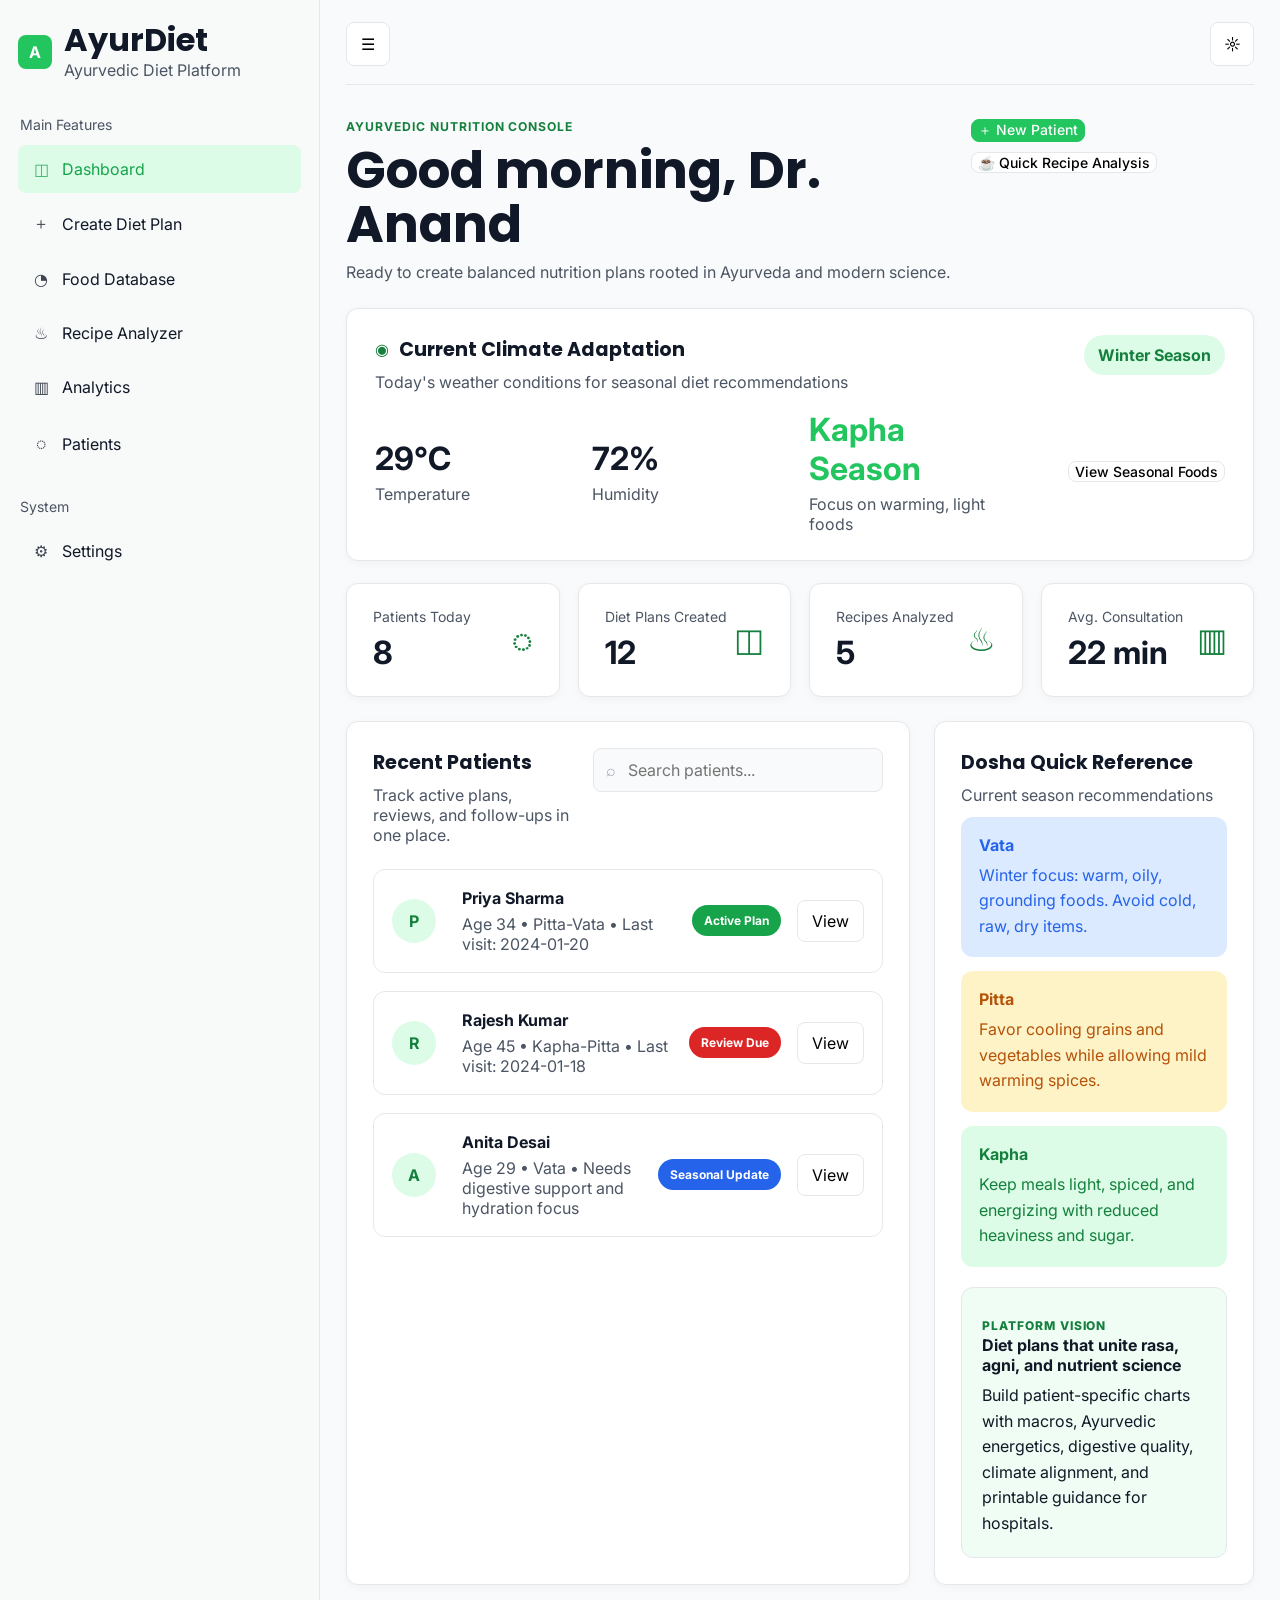
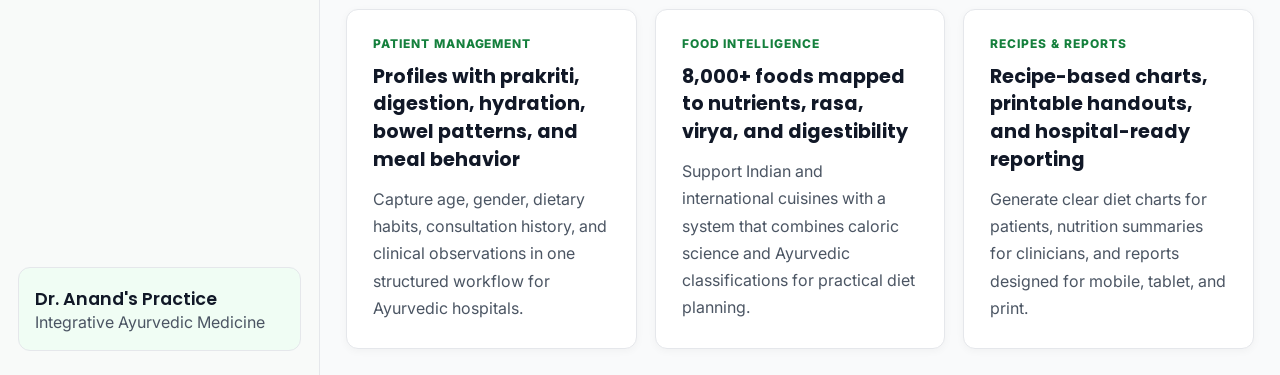
==== index.html @ b84a9299 "Add files via upload" ====
<!DOCTYPE html>
<html lang="en">
  <head>
    <meta charset="UTF-8" />
    <meta name="viewport" content="width=device-width, initial-scale=1.0" />
    <title>AyurDiet Dashboard</title>
    <link rel="preconnect" href="https://fonts.googleapis.com" />
    <link rel="preconnect" href="https://fonts.gstatic.com" crossorigin />
    <link
    href="https://fonts.googleapis.com/css2?family=Inter:wght@400;500;600;700;800&family=Poppins:wght@500;600;700&display=swap"      rel="stylesheet"
    />
    <link rel="stylesheet" href="style.css" />
  </head>
  <body>
    <div class="app-shell">
      <aside class="sidebar">
        <div class="brand">
          <div class="brand-mark">A</div>
          <div>
            <h1>AyurDiet</h1>
            <p>Ayurvedic Diet Platform</p>
          </div>
        </div>

        <div class="nav-group">
          <span class="nav-label">Main Features</span>
          <nav>
            <a class="nav-item active" href="#">
              <span class="icon">◫</span>
              <span>Dashboard</span>
            </a>
            <a class="nav-item" href="#">
              <span class="icon">＋</span>
              <span>Create Diet Plan</span>
            </a>
            <a class="nav-item" href="#">
              <span class="icon">◔</span>
              <span>Food Database</span>
            </a>
            <a class="nav-item" href="#">
              <span class="icon">♨</span>
              <span>Recipe Analyzer</span>
            </a>
            <a class="nav-item" href="#">
              <span class="icon">▥</span>
              <span>Analytics</span>
            </a>
            <a class="nav-item" href="#">
              <span class="icon">◌</span>
              <span>Patients</span>
            </a>
          </nav>
        </div>

        <div class="nav-group">
          <span class="nav-label">System</span>
          <nav>
            <a class="nav-item" href="#">
              <span class="icon">⚙</span>
              <span>Settings</span>
            </a>
          </nav>
        </div>

        <div class="practice-card">
          <p>Dr. Anand's Practice</p>
          <span>Integrative Ayurvedic Medicine</span>
        </div>
      </aside>

      <main class="main-content">
        <header class="topbar">
          <button class="ghost-button square" aria-label="Toggle panel">☰</button>
          <button class="ghost-button square" aria-label="Theme settings">☼</button>
        </header>

        <section class="hero">
          <div>
            <p class="eyebrow">Ayurvedic Nutrition Console</p>
            <h2>Good morning, Dr. Anand</h2>
            <p class="hero-copy">
              Ready to create balanced nutrition plans rooted in Ayurveda and modern science.
            </p>
          </div>
          <div class="hero-actions">
            <button class="primary-button">＋ New Patient</button>
            <button class="secondary-button">☕ Quick Recipe Analysis</button>
          </div>
        </section>

        <section class="climate-card card">
          <div class="climate-header">
            <div>
              <div class="section-title">
                <span class="title-icon">◉</span>
                <h3>Current Climate Adaptation</h3>
              </div>
              <p>Today's weather conditions for seasonal diet recommendations</p>
            </div>
            <span class="season-pill">Winter Season</span>
          </div>

          <div class="climate-grid">
            <div>
              <strong>29°C</strong>
              <span>Temperature</span>
            </div>
            <div>
              <strong>72%</strong>
              <span>Humidity</span>
            </div>
            <div>
              <strong class="accent">Kapha Season</strong>
              <span>Focus on warming, light foods</span>
            </div>
            <div class="climate-action">
              <button class="secondary-button">View Seasonal Foods</button>
            </div>
          </div>
        </section>

        <section class="stats-grid">
          <article class="stat-card card">
            <div>
              <p>Patients Today</p>
              <strong>8</strong>
            </div>
            <span class="stat-icon">◌</span>
          </article>
          <article class="stat-card card">
            <div>
              <p>Diet Plans Created</p>
              <strong>12</strong>
            </div>
            <span class="stat-icon">◫</span>
          </article>
          <article class="stat-card card">
            <div>
              <p>Recipes Analyzed</p>
              <strong>5</strong>
            </div>
            <span class="stat-icon">♨</span>
          </article>
          <article class="stat-card card">
            <div>
              <p>Avg. Consultation</p>
              <strong>22 min</strong>
            </div>
            <span class="stat-icon">▥</span>
          </article>
        </section>

        <section class="content-grid">
          <article class="patients-panel card">
            <div class="panel-header">
              <div>
                <h3>Recent Patients</h3>
                <p>Track active plans, reviews, and follow-ups in one place.</p>
              </div>
              <label class="search-box">
                <span>⌕</span>
                <input type="text" placeholder="Search patients..." />
              </label>
            </div>

            <div class="patient-list">
              <article class="patient-row">
                <div class="patient-avatar">P</div>
                <div class="patient-meta">
                  <h4>Priya Sharma</h4>
                  <p>Age 34 • Pitta-Vata • Last visit: 2024-01-20</p>
                </div>
                <span class="status-pill green">Active Plan</span>
                <button class="mini-button">View</button>
              </article>

              <article class="patient-row">
                <div class="patient-avatar">R</div>
                <div class="patient-meta">
                  <h4>Rajesh Kumar</h4>
                  <p>Age 45 • Kapha-Pitta • Last visit: 2024-01-18</p>
                </div>
                <span class="status-pill red">Review Due</span>
                <button class="mini-button">View</button>
              </article>

              <article class="patient-row">
                <div class="patient-avatar">A</div>
                <div class="patient-meta">
                  <h4>Anita Desai</h4>
                  <p>Age 29 • Vata • Needs digestive support and hydration focus</p>
                </div>
                <span class="status-pill blue">Seasonal Update</span>
                <button class="mini-button">View</button>
              </article>
            </div>
          </article>

          <aside class="reference-panel card">
            <div class="panel-header stacked">
              <div>
                <h3>Dosha Quick Reference</h3>
                <p>Current season recommendations</p>
              </div>
            </div>

            <div class="dosha-stack">
              <section class="dosha-card vata">
                <h4>Vata</h4>
                <p>Winter focus: warm, oily, grounding foods. Avoid cold, raw, dry items.</p>
              </section>
              <section class="dosha-card pitta">
                <h4>Pitta</h4>
                <p>Favor cooling grains and vegetables while allowing mild warming spices.</p>
              </section>
              <section class="dosha-card kapha">
                <h4>Kapha</h4>
                <p>Keep meals light, spiced, and energizing with reduced heaviness and sugar.</p>
              </section>
            </div>

            <div class="insight-box">
              <p class="insight-label">Platform Vision</p>
              <h4>Diet plans that unite rasa, agni, and nutrient science</h4>
              <p>
                Build patient-specific charts with macros, Ayurvedic energetics, digestive quality,
                climate alignment, and printable guidance for hospitals.
              </p>
            </div>
          </aside>
        </section>

        <section class="feature-strip">
          <article class="feature-card card">
            <p class="feature-label">Patient Management</p>
            <h3>Profiles with prakriti, digestion, hydration, bowel patterns, and meal behavior</h3>
            <p>
              Capture age, gender, dietary habits, consultation history, and clinical observations in
              one structured workflow for Ayurvedic hospitals.
            </p>
          </article>
          <article class="feature-card card">
            <p class="feature-label">Food Intelligence</p>
            <h3>8,000+ foods mapped to nutrients, rasa, virya, and digestibility</h3>
            <p>
              Support Indian and international cuisines with a system that combines caloric science
              and Ayurvedic classifications for practical diet planning.
            </p>
          </article>
          <article class="feature-card card">
            <p class="feature-label">Recipes & Reports</p>
            <h3>Recipe-based charts, printable handouts, and hospital-ready reporting</h3>
            <p>
              Generate clear diet charts for patients, nutrition summaries for clinicians, and
              reports designed for mobile, tablet, and print.
            </p>
          </article>
        </section>
      </main>
    </div>

    <script src="script.js"></script>
  </body>
</html>
---- style.css ----
:root {
    --bg: #f9fafb;
    --panel: #ffffff;    --panel-strong: #ffffff;
    --border: #dfe6d9;
    --border: #e5e7eb;
    --text: #111827;
    --muted: #4b5563;
    --muted-light: #9ca3af;
    --green: #22c55e;
    --green-hover: #16a34a;
    --green-deep: #15803d;
    --green-soft: #dcfce7;
    --mint-bg: #f0fdf4;
    --sidebar-bg: #f8faf9;
    --blue-soft: #dbeafe;
    --blue-text: #2563eb;
    --red-soft: #fee2e2;
    --red-text: #dc2626;
    --warn-soft: #fef3c7;
    --warn-text: #f59e0b;
    --shadow: 0 2px 8px rgba(0, 0, 0, 0.04);
    --radius-xl: 12px;
    --radius-lg: 12px;
    --radius-md: 8px;
  }
  
  * {
    box-sizing: border-box;
  }
  
  body {
    margin: 0;
    min-height: 100vh;
    font-family: "Inter", "Poppins", -apple-system, BlinkMacSystemFont, "Segoe UI", Roboto, Helvetica, Arial, sans-serif;
    color: var(--text);
    background: var(--bg);
}
  
  button,
  input {
    font: inherit;
  }
  
  .app-shell {
    display: grid;
    grid-template-columns: 320px 1fr;
    min-height: 100vh;
  }
  
  .sidebar {
    display: flex;
    flex-direction: column;
    padding: 24px 18px;
    border-right: 1px solid var(--border);
    background: var(--sidebar-bg);
    }
  
  .brand {
    display: flex;
    align-items: center;
    gap: 12px;
    margin-bottom: 36px;
  }
  
  .brand-mark {
    display: grid;
    place-items: center;
    width: 34px;
    height: 34px;
    border-radius: 8px;
    background: var(--green);
    color: #fff;
    font-weight: 700;
  }
  
  .brand h1,
  .hero h2,
  .section-title h3,
  .panel-header h3 {
    margin: 0;
  }
  
  .brand h1 {
    font-family: "Poppins", "Inter", sans-serif;
    font-size: 2rem;
    line-height: 1;
  }
  
  .brand p {
    margin: 4px 0 0;
    color: var(--muted);
  }
  
  .nav-group {
    margin-bottom: 22px;
  }
  
  .nav-label {
    display: block;
    margin: 0 0 12px 2px;
    color: var(--muted);
    font-size: 0.88rem;
  }
  
  .nav-item {
    display: flex;
    align-items: center;
    gap: 12px;
    padding: 14px;
    margin-bottom: 6px;
    border-radius: 8px;
    color: var(--text);
    text-decoration: none;
    transition: 0.2s ease;
  }
  
  .nav-item:hover,
  .nav-item.active {
    background: var(--green-soft);
    color: var(--green-hover);
    }
  
  .icon {
    width: 18px;
    text-align: center;
    opacity: 0.8;
  }
  
  .practice-card {
    margin-top: auto;
    padding: 18px 16px;
    border-radius: 12px;
    background: var(--mint-bg);
    border: 1px solid var(--border);
    }
  
  .practice-card p {
    margin: 0;
    font-family: "Poppins", "Inter", sans-serif;
    font-size: 1.1rem;
    font-weight: 600;
    }
  
  .practice-card span {
    color: var(--muted);
  }
  
  .main-content {
    padding: 22px 26px 26px;
  }
  
  .topbar {
    display: flex;
    justify-content: space-between;
    align-items: center;
    padding-bottom: 18px;
    border-bottom: 1px solid var(--border);
}
  
  .ghost-button,
  .secondary-button,
  .primary-button,
  .mini-button {
    border: 1px solid var(--border);
    border-radius: 8px;
    background: var(--panel-strong);
    cursor: pointer;
    transition: transform 0.2s ease, box-shadow 0.2s ease, background 0.2s ease;
  }
  
  .ghost-button:hover,
  .secondary-button:hover,
  .primary-button:hover,
  .mini-button:hover {
    transform: translateY(-1px);
    box-shadow: 0 8px 18px rgba(0, 0, 0, 0.06);
}
  
  .square {
    width: 44px;
    height: 44px;
  }
  
  .hero {
    display: flex;
    justify-content: space-between;
    align-items: flex-start;
    gap: 20px;
    padding: 34px 0 26px;
  }
  
  .eyebrow {
    margin: 0 0 10px;
    color: var(--green-deep);
    letter-spacing: 0.08em;
    text-transform: uppercase;
    font-size: 0.76rem;
    font-weight: 700;
  }
  
  .hero h2 {
    font-family: "Poppins", "Inter", sans-serif;
    font-size: clamp(2.2rem, 4vw, 3.25rem);
    line-height: 1.05;
  }
  
  .hero-copy {
    margin: 10px 0 0;
    max-width: 760px;
    color: var(--muted);
    font-size: 1rem;
}
  
  .hero-actions {
    display: flex;
    gap: 10px;
    flex-wrap: wrap;
  }
  
  .primary-button,
  .secondary-button {
    font-size: 14px;
    font-weight: 500;
    }
  
  .primary-button {
    border-color: var(--green);
    background: var(--green);
    color: #fff;
  }

  .primary-button:hover {
    background: var(--green-hover);
  }  
  
  .card {
    background: var(--panel);
    border: 1px solid var(--border);
    box-shadow: var(--shadow);
  }
  
  .climate-card,
  .stat-card,
  .patients-panel,
  .reference-panel,
  .feature-card {
    border-radius: var(--radius-xl);
  }
  
  .climate-card {
    padding: 26px 28px;
  }
  
  .climate-header,
  .panel-header {
    display: flex;
    justify-content: space-between;
    gap: 18px;
    align-items: flex-start;
  }
  
  .section-title {
    display: flex;
    align-items: center;
    gap: 10px;
  }
  
  .section-title h3,
  .panel-header h3,
  .feature-card h3 {
    font-family: "Poppins", "Inter", sans-serif;    
    font-size: 1.2rem;
  }
  
  .section-title + p,
  .climate-header p,
  .panel-header p {
    margin: 8px 0 0;
    color: var(--muted);
  }
  
  .title-icon,
  .stat-icon {
    color: var(--green-deep);
  }
  
  .season-pill,
  .status-pill {
    display: inline-flex;
    align-items: center;
    justify-content: center;
    border-radius: 999px;
    font-weight: 700;
  }
  
  .season-pill {
    padding: 10px 14px;
    background: var(--green-soft);
    color: var(--green-deep);
    }
  
  .climate-grid {
    display: grid;
    grid-template-columns: repeat(4, minmax(0, 1fr));
    gap: 18px;
    margin-top: 18px;
    align-items: center;
  }
  
  .climate-grid strong {
    display: block;
    font-size: 2rem;
    margin-bottom: 6px;
  }
  
  .climate-grid span {
    color: var(--muted);
  }
  
  .accent {
    color: var(--green);
    font-size: 1.25rem;
  }
  
  .climate-action {
    display: flex;
    justify-content: flex-end;
  }
  
  .stats-grid {
    display: grid;
    grid-template-columns: repeat(4, minmax(0, 1fr));
    gap: 18px;
    margin-top: 22px;
  }
  
  .stat-card {
    display: flex;
    justify-content: space-between;
    align-items: center;
    padding: 24px 26px;
  }
  
  .stat-card p {
    margin: 0 0 8px;
    color: var(--muted);
    font-size: 14px;
  }
  
  .stat-card strong {
    font-size: 2rem;
  }
  
  .stat-icon {
    font-size: 2rem;
  }
  
  .content-grid {
    display: grid;
    grid-template-columns: minmax(0, 2.2fr) minmax(320px, 1fr);
    gap: 24px;
    margin-top: 24px;
  }
  
  .feature-strip {
    display: grid;
    grid-template-columns: repeat(3, minmax(0, 1fr));
    gap: 18px;
    margin-top: 24px;
  }
  
  .patients-panel,
  .reference-panel,  
  .feature-card {
    padding: 26px;
  }
  
  .feature-label {
    margin: 0 0 12px;
    color: var(--green-deep);
    font-size: 12px;
    font-weight: 800;
    letter-spacing: 0.08em;
    text-transform: uppercase;
  }
  
  .feature-card h3 {
    margin: 0;
    line-height: 1.45;
  }
  
  .feature-card p:last-child {
    margin: 12px 0 0;
    color: var(--muted);
    line-height: 1.7;
  }
  
  .search-box {
    display: flex;
    align-items: center;
    gap: 10px;
    min-width: 290px;
    padding: 10px 12px;
    border: 1px solid var(--border);
    border-radius: 8px;
    background: var(--bg);
    color: var(--muted-light);
    }
  
  .search-box input {
    width: 100%;
    border: 0;
    outline: 0;
    background: transparent;
  }

  .search-box:focus-within {
    border-color: var(--green);
    box-shadow: 0 0 0 2px var(--green-soft);
  }  
  
  .patient-list {
    display: grid;
    gap: 18px;
    margin-top: 24px;
  }
  
  .patient-row {
    display: grid;
    grid-template-columns: 54px minmax(0, 1fr) auto auto;
    gap: 16px;
    align-items: center;
    padding: 18px;
    border: 1px solid var(--border);
    border-radius: 12px;
    background: #ffffff;
    }
  
  .patient-avatar {
    display: grid;
    place-items: center;
    width: 44px;
    height: 44px;
    border-radius: 50%;
    background: var(--green-soft);
    color: var(--green-deep);
    font-weight: 700;
  }
  
  .patient-meta h4,
  .dosha-card h4,
  .insight-box h4 {
    margin: 0;
  }
  
  .patient-meta p {
    margin: 6px 0 0;
    color: var(--muted);
  }
  
  .status-pill {
    padding: 8px 12px;
    color: #fff;
    font-size: 12px;
}
  
  .green {
    background: var(--green-hover);
}
  
  .red {
    background: var(--red-text);
}
  
  .blue {
    background: var(--blue-text);
}
  
  .mini-button {
    padding: 10px 14px;
  }
  
  .dosha-stack {
    display: grid;
    gap: 14px;
    margin-top: 12px;
  }
  
  .dosha-card {
    padding: 18px;
    border-radius: 12px;
}
  
  .dosha-card p,
  .insight-box p {
    margin: 8px 0 0;
    line-height: 1.6;
  }
  
  .vata {
    background: var(--blue-soft);
    color: var(--blue-text);
    }
  
  .pitta {
    background: var(--warn-soft);
    color: #b45309;
    }
  
  .kapha {
    background: var(--green-soft);
    color: var(--green-deep);
    }
  
  .insight-box {
    margin-top: 20px;
    padding: 20px;
    border-radius: 12px;
    background: var(--mint-bg);
    border: 1px solid var(--border);
    }
  
  .insight-label {
    margin: 0;
    color: var(--green-deep);
    font-size: 12px;
    font-weight: 800;
    letter-spacing: 0.08em;
    text-transform: uppercase;
  }
  
  @media (max-width: 1200px) {
    .app-shell {
      grid-template-columns: 1fr;
    }
  
    .sidebar {
      border-right: 0;
      border-bottom: 1px solid var(--border);
    }
  
    .content-grid,
    .feature-strip,
    .stats-grid,
    .climate-grid {
      grid-template-columns: 1fr 1fr;
    }
  }
  
  @media (max-width: 760px) {
    .main-content {
      padding: 18px;
    }
  
    .hero,
    .climate-header,
    .panel-header,
    .patient-row {
      grid-template-columns: 1fr;
      display: grid;
    }
  
    .hero-actions,
    .climate-action {
      justify-content: stretch;
    }
  
    .content-grid,
    .feature-strip,
    .stats-grid,
    .climate-grid {
      grid-template-columns: 1fr;
    }
  
    .search-box {
      min-width: 0;
    }
  
    .patient-row {
      display: grid;
      grid-template-columns: 44px 1fr;
    }
  }
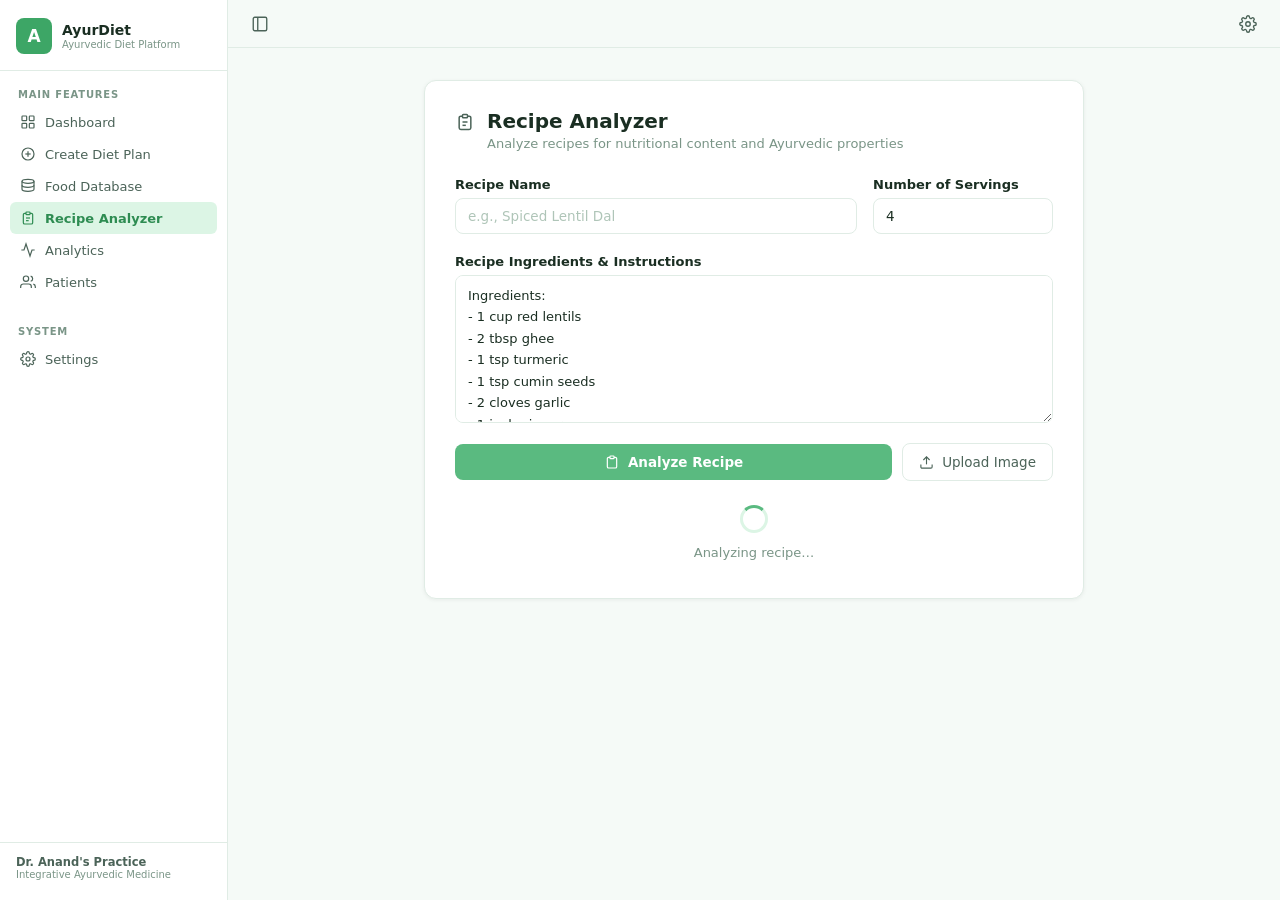
==== commit 5f3f511e: "added recipe analyzer" ====
--- a/index.html
+++ b/index.html
@@ -1,264 +1,145 @@
 <!DOCTYPE html>
 <html lang="en">
-  <head>
-    <meta charset="UTF-8" />
-    <meta name="viewport" content="width=device-width, initial-scale=1.0" />
-    <title>AyurDiet Dashboard</title>
-    <link rel="preconnect" href="https://fonts.googleapis.com" />
-    <link rel="preconnect" href="https://fonts.gstatic.com" crossorigin />
-    <link
-    href="https://fonts.googleapis.com/css2?family=Inter:wght@400;500;600;700;800&family=Poppins:wght@500;600;700&display=swap"      rel="stylesheet"
-    />
-    <link rel="stylesheet" href="style.css" />
-  </head>
-  <body>
-    <div class="app-shell">
-      <aside class="sidebar">
-        <div class="brand">
-          <div class="brand-mark">A</div>
+<head>
+  <meta charset="UTF-8" />
+  <meta name="viewport" content="width=device-width, initial-scale=1.0" />
+  <title>AyurDiet – Recipe Analyzer</title>
+  <link rel="stylesheet" href="style.css" />
+</head>
+<body>
+
+  <!-- ══════════════ SIDEBAR ══════════════ -->
+  <aside class="sidebar">
+    <div class="sidebar-header">
+      <div class="logo-icon">A</div>
+      <div>
+        <div class="logo-name">AyurDiet</div>
+        <div class="logo-sub">Ayurvedic Diet Platform</div>
+      </div>
+    </div>
+
+    <nav class="sidebar-nav">
+      <p class="nav-label">Main Features</p>
+      <a href="#" class="nav-item">
+        <svg class="nav-icon" viewBox="0 0 24 24" fill="none" stroke="currentColor" stroke-width="1.8"><rect x="3" y="3" width="7" height="7" rx="1"/><rect x="14" y="3" width="7" height="7" rx="1"/><rect x="3" y="14" width="7" height="7" rx="1"/><rect x="14" y="14" width="7" height="7" rx="1"/></svg>
+        Dashboard
+      </a>
+      <a href="#" class="nav-item">
+        <svg class="nav-icon" viewBox="0 0 24 24" fill="none" stroke="currentColor" stroke-width="1.8"><circle cx="12" cy="12" r="9"/><line x1="12" y1="8" x2="12" y2="16"/><line x1="8" y1="12" x2="16" y2="12"/></svg>
+        Create Diet Plan
+      </a>
+      <a href="#" class="nav-item">
+        <svg class="nav-icon" viewBox="0 0 24 24" fill="none" stroke="currentColor" stroke-width="1.8"><ellipse cx="12" cy="5" rx="9" ry="3"/><path d="M3 5v6c0 1.657 4.029 3 9 3s9-1.343 9-3V5"/><path d="M3 11v6c0 1.657 4.029 3 9 3s9-1.343 9-3v-6"/></svg>
+        Food Database
+      </a>
+      <a href="#" class="nav-item active">
+        <svg class="nav-icon" viewBox="0 0 24 24" fill="none" stroke="currentColor" stroke-width="1.8"><path d="M9 5H7a2 2 0 0 0-2 2v12a2 2 0 0 0 2 2h10a2 2 0 0 0 2-2V7a2 2 0 0 0-2-2h-2"/><rect x="9" y="3" width="6" height="4" rx="1"/><line x1="9" y1="12" x2="15" y2="12"/><line x1="9" y1="16" x2="13" y2="16"/></svg>
+        Recipe Analyzer
+      </a>
+      <a href="#" class="nav-item">
+        <svg class="nav-icon" viewBox="0 0 24 24" fill="none" stroke="currentColor" stroke-width="1.8"><polyline points="22 12 18 12 15 21 9 3 6 12 2 12"/></svg>
+        Analytics
+      </a>
+      <a href="#" class="nav-item">
+        <svg class="nav-icon" viewBox="0 0 24 24" fill="none" stroke="currentColor" stroke-width="1.8"><path d="M17 21v-2a4 4 0 0 0-4-4H5a4 4 0 0 0-4 4v2"/><circle cx="9" cy="7" r="4"/><path d="M23 21v-2a4 4 0 0 0-3-3.87"/><path d="M16 3.13a4 4 0 0 1 0 7.75"/></svg>
+        Patients
+      </a>
+
+      <p class="nav-label" style="margin-top:24px">System</p>
+      <a href="#" class="nav-item">
+        <svg class="nav-icon" viewBox="0 0 24 24" fill="none" stroke="currentColor" stroke-width="1.8"><circle cx="12" cy="12" r="3"/><path d="M19.4 15a1.65 1.65 0 0 0 .33 1.82l.06.06a2 2 0 0 1-2.83 2.83l-.06-.06a1.65 1.65 0 0 0-1.82-.33 1.65 1.65 0 0 0-1 1.51V21a2 2 0 0 1-4 0v-.09A1.65 1.65 0 0 0 9 19.4a1.65 1.65 0 0 0-1.82.33l-.06.06a2 2 0 0 1-2.83-2.83l.06-.06A1.65 1.65 0 0 0 4.68 15a1.65 1.65 0 0 0-1.51-1H3a2 2 0 0 1 0-4h.09A1.65 1.65 0 0 0 4.6 9a1.65 1.65 0 0 0-.33-1.82l-.06-.06a2 2 0 0 1 2.83-2.83l.06.06A1.65 1.65 0 0 0 9 4.68a1.65 1.65 0 0 0 1-1.51V3a2 2 0 0 1 4 0v.09a1.65 1.65 0 0 0 1 1.51 1.65 1.65 0 0 0 1.82-.33l.06-.06a2 2 0 0 1 2.83 2.83l-.06.06A1.65 1.65 0 0 0 19.4 9a1.65 1.65 0 0 0 1.51 1H21a2 2 0 0 1 0 4h-.09a1.65 1.65 0 0 0-1.51 1z"/></svg>
+        Settings
+      </a>
+    </nav>
+
+    <div class="sidebar-footer">
+      <div class="footer-name">Dr. Anand's Practice</div>
+      <div class="footer-sub">Integrative Ayurvedic Medicine</div>
+    </div>
+  </aside>
+
+  <!-- ══════════════ MAIN ══════════════ -->
+  <main class="main">
+    <!-- Top bar -->
+    <header class="topbar">
+      <button class="icon-btn" id="toggleSidebar" title="Toggle sidebar">
+        <svg viewBox="0 0 24 24" fill="none" stroke="currentColor" stroke-width="1.8"><rect x="3" y="3" width="18" height="18" rx="2"/><line x1="9" y1="3" x2="9" y2="21"/></svg>
+      </button>
+      <div class="topbar-right">
+        <button class="icon-btn" title="Settings">
+          <svg viewBox="0 0 24 24" fill="none" stroke="currentColor" stroke-width="1.8"><circle cx="12" cy="12" r="3"/><path d="M19.4 15a1.65 1.65 0 0 0 .33 1.82l.06.06a2 2 0 0 1-2.83 2.83l-.06-.06a1.65 1.65 0 0 0-1.82-.33 1.65 1.65 0 0 0-1 1.51V21a2 2 0 0 1-4 0v-.09A1.65 1.65 0 0 0 9 19.4a1.65 1.65 0 0 0-1.82.33l-.06.06a2 2 0 0 1-2.83-2.83l.06-.06A1.65 1.65 0 0 0 4.68 15a1.65 1.65 0 0 0-1.51-1H3a2 2 0 0 1 0-4h.09A1.65 1.65 0 0 0 4.6 9a1.65 1.65 0 0 0-.33-1.82l-.06-.06a2 2 0 0 1 2.83-2.83l.06.06A1.65 1.65 0 0 0 9 4.68a1.65 1.65 0 0 0 1-1.51V3a2 2 0 0 1 4 0v.09a1.65 1.65 0 0 0 1 1.51 1.65 1.65 0 0 0 1.82-.33l.06-.06a2 2 0 0 1 2.83 2.83l-.06.06A1.65 1.65 0 0 0 19.4 9a1.65 1.65 0 0 0 1.51 1H21a2 2 0 0 1 0 4h-.09a1.65 1.65 0 0 0-1.51 1z"/></svg>
+        </button>
+      </div>
+    </header>
+
+    <!-- Content -->
+    <div class="content">
+      <div class="card">
+        <!-- Card header -->
+        <div class="card-header">
+          <svg class="card-icon" viewBox="0 0 24 24" fill="none" stroke="currentColor" stroke-width="1.8"><path d="M9 5H7a2 2 0 0 0-2 2v12a2 2 0 0 0 2 2h10a2 2 0 0 0 2-2V7a2 2 0 0 0-2-2h-2"/><rect x="9" y="3" width="6" height="4" rx="1"/><line x1="9" y1="12" x2="15" y2="12"/><line x1="9" y1="16" x2="13" y2="16"/></svg>
           <div>
-            <h1>AyurDiet</h1>
-            <p>Ayurvedic Diet Platform</p>
+            <h1 class="card-title">Recipe Analyzer</h1>
+            <p class="card-subtitle">Analyze recipes for nutritional content and Ayurvedic properties</p>
           </div>
         </div>
 
-        <div class="nav-group">
-          <span class="nav-label">Main Features</span>
-          <nav>
-            <a class="nav-item active" href="#">
-              <span class="icon">◫</span>
-              <span>Dashboard</span>
-            </a>
-            <a class="nav-item" href="#">
-              <span class="icon">＋</span>
-              <span>Create Diet Plan</span>
-            </a>
-            <a class="nav-item" href="#">
-              <span class="icon">◔</span>
-              <span>Food Database</span>
-            </a>
-            <a class="nav-item" href="#">
-              <span class="icon">♨</span>
-              <span>Recipe Analyzer</span>
-            </a>
-            <a class="nav-item" href="#">
-              <span class="icon">▥</span>
-              <span>Analytics</span>
-            </a>
-            <a class="nav-item" href="#">
-              <span class="icon">◌</span>
-              <span>Patients</span>
-            </a>
-          </nav>
+        <!-- Form -->
+        <form id="recipeForm" class="recipe-form">
+          <div class="form-row">
+            <div class="form-group">
+              <label class="form-label" for="recipeName">Recipe Name</label>
+              <input class="form-input" type="text" id="recipeName" placeholder="e.g., Spiced Lentil Dal" />
+            </div>
+            <div class="form-group form-group--small">
+              <label class="form-label" for="servings">Number of Servings</label>
+              <input class="form-input" type="number" id="servings" value="4" min="1" />
+            </div>
+          </div>
+
+          <div class="form-group">
+            <label class="form-label" for="ingredients">Recipe Ingredients &amp; Instructions</label>
+            <textarea class="form-textarea" id="ingredients" placeholder="Paste your recipe here or type it out-">Ingredients:
+- 1 cup red lentils
+- 2 tbsp ghee
+- 1 tsp turmeric
+- 1 tsp cumin seeds
+- 2 cloves garlic
+- 1 inch ginger
+- Salt to taste</textarea>
+          </div>
+
+          <div class="form-actions">
+            <button type="submit" class="btn-primary" id="analyzeBtn">
+              <svg viewBox="0 0 24 24" fill="none" stroke="currentColor" stroke-width="1.8"><path d="M9 5H7a2 2 0 0 0-2 2v12a2 2 0 0 0 2 2h10a2 2 0 0 0 2-2V7a2 2 0 0 0-2-2h-2"/><rect x="9" y="3" width="6" height="4" rx="1"/></svg>
+              Analyze Recipe
+            </button>
+            <button type="button" class="btn-secondary" id="uploadBtn">
+              <svg viewBox="0 0 24 24" fill="none" stroke="currentColor" stroke-width="1.8"><path d="M21 15v4a2 2 0 0 1-2 2H5a2 2 0 0 1-2-2v-4"/><polyline points="17 8 12 3 7 8"/><line x1="12" y1="3" x2="12" y2="15"/></svg>
+              Upload Image
+              <input type="file" id="imageUpload" accept="image/*" hidden />
+            </button>
+          </div>
+        </form>
+
+        <!-- Results (hidden by default) -->
+        <div class="results" id="results" hidden>
+          <div class="results-header">
+            <h2 class="results-title">Analysis Results</h2>
+            <span class="results-badge" id="servingBadge"></span>
+          </div>
+          <div class="results-grid" id="resultsGrid"></div>
         </div>
 
-        <div class="nav-group">
-          <span class="nav-label">System</span>
-          <nav>
-            <a class="nav-item" href="#">
-              <span class="icon">⚙</span>
-              <span>Settings</span>
-            </a>
-          </nav>
+        <!-- Loader -->
+        <div class="loader" id="loader" hidden>
+          <div class="spinner"></div>
+          <p>Analyzing recipe…</p>
         </div>
+      </div>
+    </div>
+  </main>
 
-        <div class="practice-card">
-          <p>Dr. Anand's Practice</p>
-          <span>Integrative Ayurvedic Medicine</span>
-        </div>
-      </aside>
-
-      <main class="main-content">
-        <header class="topbar">
-          <button class="ghost-button square" aria-label="Toggle panel">☰</button>
-          <button class="ghost-button square" aria-label="Theme settings">☼</button>
-        </header>
-
-        <section class="hero">
-          <div>
-            <p class="eyebrow">Ayurvedic Nutrition Console</p>
-            <h2>Good morning, Dr. Anand</h2>
-            <p class="hero-copy">
-              Ready to create balanced nutrition plans rooted in Ayurveda and modern science.
-            </p>
-          </div>
-          <div class="hero-actions">
-            <button class="primary-button">＋ New Patient</button>
-            <button class="secondary-button">☕ Quick Recipe Analysis</button>
-          </div>
-        </section>
-
-        <section class="climate-card card">
-          <div class="climate-header">
-            <div>
-              <div class="section-title">
-                <span class="title-icon">◉</span>
-                <h3>Current Climate Adaptation</h3>
-              </div>
-              <p>Today's weather conditions for seasonal diet recommendations</p>
-            </div>
-            <span class="season-pill">Winter Season</span>
-          </div>
-
-          <div class="climate-grid">
-            <div>
-              <strong>29°C</strong>
-              <span>Temperature</span>
-            </div>
-            <div>
-              <strong>72%</strong>
-              <span>Humidity</span>
-            </div>
-            <div>
-              <strong class="accent">Kapha Season</strong>
-              <span>Focus on warming, light foods</span>
-            </div>
-            <div class="climate-action">
-              <button class="secondary-button">View Seasonal Foods</button>
-            </div>
-          </div>
-        </section>
-
-        <section class="stats-grid">
-          <article class="stat-card card">
-            <div>
-              <p>Patients Today</p>
-              <strong>8</strong>
-            </div>
-            <span class="stat-icon">◌</span>
-          </article>
-          <article class="stat-card card">
-            <div>
-              <p>Diet Plans Created</p>
-              <strong>12</strong>
-            </div>
-            <span class="stat-icon">◫</span>
-          </article>
-          <article class="stat-card card">
-            <div>
-              <p>Recipes Analyzed</p>
-              <strong>5</strong>
-            </div>
-            <span class="stat-icon">♨</span>
-          </article>
-          <article class="stat-card card">
-            <div>
-              <p>Avg. Consultation</p>
-              <strong>22 min</strong>
-            </div>
-            <span class="stat-icon">▥</span>
-          </article>
-        </section>
-
-        <section class="content-grid">
-          <article class="patients-panel card">
-            <div class="panel-header">
-              <div>
-                <h3>Recent Patients</h3>
-                <p>Track active plans, reviews, and follow-ups in one place.</p>
-              </div>
-              <label class="search-box">
-                <span>⌕</span>
-                <input type="text" placeholder="Search patients..." />
-              </label>
-            </div>
-
-            <div class="patient-list">
-              <article class="patient-row">
-                <div class="patient-avatar">P</div>
-                <div class="patient-meta">
-                  <h4>Priya Sharma</h4>
-                  <p>Age 34 • Pitta-Vata • Last visit: 2024-01-20</p>
-                </div>
-                <span class="status-pill green">Active Plan</span>
-                <button class="mini-button">View</button>
-              </article>
-
-              <article class="patient-row">
-                <div class="patient-avatar">R</div>
-                <div class="patient-meta">
-                  <h4>Rajesh Kumar</h4>
-                  <p>Age 45 • Kapha-Pitta • Last visit: 2024-01-18</p>
-                </div>
-                <span class="status-pill red">Review Due</span>
-                <button class="mini-button">View</button>
-              </article>
-
-              <article class="patient-row">
-                <div class="patient-avatar">A</div>
-                <div class="patient-meta">
-                  <h4>Anita Desai</h4>
-                  <p>Age 29 • Vata • Needs digestive support and hydration focus</p>
-                </div>
-                <span class="status-pill blue">Seasonal Update</span>
-                <button class="mini-button">View</button>
-              </article>
-            </div>
-          </article>
-
-          <aside class="reference-panel card">
-            <div class="panel-header stacked">
-              <div>
-                <h3>Dosha Quick Reference</h3>
-                <p>Current season recommendations</p>
-              </div>
-            </div>
-
-            <div class="dosha-stack">
-              <section class="dosha-card vata">
-                <h4>Vata</h4>
-                <p>Winter focus: warm, oily, grounding foods. Avoid cold, raw, dry items.</p>
-              </section>
-              <section class="dosha-card pitta">
-                <h4>Pitta</h4>
-                <p>Favor cooling grains and vegetables while allowing mild warming spices.</p>
-              </section>
-              <section class="dosha-card kapha">
-                <h4>Kapha</h4>
-                <p>Keep meals light, spiced, and energizing with reduced heaviness and sugar.</p>
-              </section>
-            </div>
-
-            <div class="insight-box">
-              <p class="insight-label">Platform Vision</p>
-              <h4>Diet plans that unite rasa, agni, and nutrient science</h4>
-              <p>
-                Build patient-specific charts with macros, Ayurvedic energetics, digestive quality,
-                climate alignment, and printable guidance for hospitals.
-              </p>
-            </div>
-          </aside>
-        </section>
-
-        <section class="feature-strip">
-          <article class="feature-card card">
-            <p class="feature-label">Patient Management</p>
-            <h3>Profiles with prakriti, digestion, hydration, bowel patterns, and meal behavior</h3>
-            <p>
-              Capture age, gender, dietary habits, consultation history, and clinical observations in
-              one structured workflow for Ayurvedic hospitals.
-            </p>
-          </article>
-          <article class="feature-card card">
-            <p class="feature-label">Food Intelligence</p>
-            <h3>8,000+ foods mapped to nutrients, rasa, virya, and digestibility</h3>
-            <p>
-              Support Indian and international cuisines with a system that combines caloric science
-              and Ayurvedic classifications for practical diet planning.
-            </p>
-          </article>
-          <article class="feature-card card">
-            <p class="feature-label">Recipes & Reports</p>
-            <h3>Recipe-based charts, printable handouts, and hospital-ready reporting</h3>
-            <p>
-              Generate clear diet charts for patients, nutrition summaries for clinicians, and
-              reports designed for mobile, tablet, and print.
-            </p>
-          </article>
-        </section>
-      </main>
-    </div>
-
-    <script src="script.js"></script>
-  </body>
+  <script src="script.js"></script>
+</body>
 </html>
--- a/style.css
+++ b/style.css
@@ -1,583 +1,332 @@
+/* ─── Reset & Base ─────────────────────────────────────────── */
+*, *::before, *::after { box-sizing: border-box; margin: 0; padding: 0; }
+
 :root {
-    --bg: #f9fafb;
-    --panel: #ffffff;    --panel-strong: #ffffff;
-    --border: #dfe6d9;
-    --border: #e5e7eb;
-    --text: #111827;
-    --muted: #4b5563;
-    --muted-light: #9ca3af;
-    --green: #22c55e;
-    --green-hover: #16a34a;
-    --green-deep: #15803d;
-    --green-soft: #dcfce7;
-    --mint-bg: #f0fdf4;
-    --sidebar-bg: #f8faf9;
-    --blue-soft: #dbeafe;
-    --blue-text: #2563eb;
-    --red-soft: #fee2e2;
-    --red-text: #dc2626;
-    --warn-soft: #fef3c7;
-    --warn-text: #f59e0b;
-    --shadow: 0 2px 8px rgba(0, 0, 0, 0.04);
-    --radius-xl: 12px;
-    --radius-lg: 12px;
-    --radius-md: 8px;
-  }
-  
-  * {
-    box-sizing: border-box;
-  }
-  
-  body {
-    margin: 0;
-    min-height: 100vh;
-    font-family: "Inter", "Poppins", -apple-system, BlinkMacSystemFont, "Segoe UI", Roboto, Helvetica, Arial, sans-serif;
-    color: var(--text);
-    background: var(--bg);
-}
-  
-  button,
-  input {
-    font: inherit;
-  }
-  
-  .app-shell {
-    display: grid;
-    grid-template-columns: 320px 1fr;
-    min-height: 100vh;
-  }
-  
-  .sidebar {
-    display: flex;
-    flex-direction: column;
-    padding: 24px 18px;
-    border-right: 1px solid var(--border);
-    background: var(--sidebar-bg);
-    }
-  
-  .brand {
-    display: flex;
-    align-items: center;
-    gap: 12px;
-    margin-bottom: 36px;
-  }
-  
-  .brand-mark {
-    display: grid;
-    place-items: center;
-    width: 34px;
-    height: 34px;
-    border-radius: 8px;
-    background: var(--green);
-    color: #fff;
-    font-weight: 700;
-  }
-  
-  .brand h1,
-  .hero h2,
-  .section-title h3,
-  .panel-header h3 {
-    margin: 0;
-  }
-  
-  .brand h1 {
-    font-family: "Poppins", "Inter", sans-serif;
-    font-size: 2rem;
-    line-height: 1;
-  }
-  
-  .brand p {
-    margin: 4px 0 0;
-    color: var(--muted);
-  }
-  
-  .nav-group {
-    margin-bottom: 22px;
-  }
-  
-  .nav-label {
-    display: block;
-    margin: 0 0 12px 2px;
-    color: var(--muted);
-    font-size: 0.88rem;
-  }
-  
-  .nav-item {
-    display: flex;
-    align-items: center;
-    gap: 12px;
-    padding: 14px;
-    margin-bottom: 6px;
-    border-radius: 8px;
-    color: var(--text);
-    text-decoration: none;
-    transition: 0.2s ease;
-  }
-  
-  .nav-item:hover,
-  .nav-item.active {
-    background: var(--green-soft);
-    color: var(--green-hover);
-    }
-  
-  .icon {
-    width: 18px;
-    text-align: center;
-    opacity: 0.8;
-  }
-  
-  .practice-card {
-    margin-top: auto;
-    padding: 18px 16px;
-    border-radius: 12px;
-    background: var(--mint-bg);
-    border: 1px solid var(--border);
-    }
-  
-  .practice-card p {
-    margin: 0;
-    font-family: "Poppins", "Inter", sans-serif;
-    font-size: 1.1rem;
-    font-weight: 600;
-    }
-  
-  .practice-card span {
-    color: var(--muted);
-  }
-  
-  .main-content {
-    padding: 22px 26px 26px;
-  }
-  
-  .topbar {
-    display: flex;
-    justify-content: space-between;
-    align-items: center;
-    padding-bottom: 18px;
-    border-bottom: 1px solid var(--border);
-}
-  
-  .ghost-button,
-  .secondary-button,
-  .primary-button,
-  .mini-button {
-    border: 1px solid var(--border);
-    border-radius: 8px;
-    background: var(--panel-strong);
-    cursor: pointer;
-    transition: transform 0.2s ease, box-shadow 0.2s ease, background 0.2s ease;
-  }
-  
-  .ghost-button:hover,
-  .secondary-button:hover,
-  .primary-button:hover,
-  .mini-button:hover {
-    transform: translateY(-1px);
-    box-shadow: 0 8px 18px rgba(0, 0, 0, 0.06);
-}
-  
-  .square {
-    width: 44px;
-    height: 44px;
-  }
-  
-  .hero {
-    display: flex;
-    justify-content: space-between;
-    align-items: flex-start;
-    gap: 20px;
-    padding: 34px 0 26px;
-  }
-  
-  .eyebrow {
-    margin: 0 0 10px;
-    color: var(--green-deep);
-    letter-spacing: 0.08em;
-    text-transform: uppercase;
-    font-size: 0.76rem;
-    font-weight: 700;
-  }
-  
-  .hero h2 {
-    font-family: "Poppins", "Inter", sans-serif;
-    font-size: clamp(2.2rem, 4vw, 3.25rem);
-    line-height: 1.05;
-  }
-  
-  .hero-copy {
-    margin: 10px 0 0;
-    max-width: 760px;
-    color: var(--muted);
-    font-size: 1rem;
-}
-  
-  .hero-actions {
-    display: flex;
-    gap: 10px;
-    flex-wrap: wrap;
-  }
-  
-  .primary-button,
-  .secondary-button {
-    font-size: 14px;
-    font-weight: 500;
-    }
-  
-  .primary-button {
-    border-color: var(--green);
-    background: var(--green);
-    color: #fff;
-  }
-
-  .primary-button:hover {
-    background: var(--green-hover);
-  }  
-  
-  .card {
-    background: var(--panel);
-    border: 1px solid var(--border);
-    box-shadow: var(--shadow);
-  }
-  
-  .climate-card,
-  .stat-card,
-  .patients-panel,
-  .reference-panel,
-  .feature-card {
-    border-radius: var(--radius-xl);
-  }
-  
-  .climate-card {
-    padding: 26px 28px;
-  }
-  
-  .climate-header,
-  .panel-header {
-    display: flex;
-    justify-content: space-between;
-    gap: 18px;
-    align-items: flex-start;
-  }
-  
-  .section-title {
-    display: flex;
-    align-items: center;
-    gap: 10px;
-  }
-  
-  .section-title h3,
-  .panel-header h3,
-  .feature-card h3 {
-    font-family: "Poppins", "Inter", sans-serif;    
-    font-size: 1.2rem;
-  }
-  
-  .section-title + p,
-  .climate-header p,
-  .panel-header p {
-    margin: 8px 0 0;
-    color: var(--muted);
-  }
-  
-  .title-icon,
-  .stat-icon {
-    color: var(--green-deep);
-  }
-  
-  .season-pill,
-  .status-pill {
-    display: inline-flex;
-    align-items: center;
-    justify-content: center;
-    border-radius: 999px;
-    font-weight: 700;
-  }
-  
-  .season-pill {
-    padding: 10px 14px;
-    background: var(--green-soft);
-    color: var(--green-deep);
-    }
-  
-  .climate-grid {
-    display: grid;
-    grid-template-columns: repeat(4, minmax(0, 1fr));
-    gap: 18px;
-    margin-top: 18px;
-    align-items: center;
-  }
-  
-  .climate-grid strong {
-    display: block;
-    font-size: 2rem;
-    margin-bottom: 6px;
-  }
-  
-  .climate-grid span {
-    color: var(--muted);
-  }
-  
-  .accent {
-    color: var(--green);
-    font-size: 1.25rem;
-  }
-  
-  .climate-action {
-    display: flex;
-    justify-content: flex-end;
-  }
-  
-  .stats-grid {
-    display: grid;
-    grid-template-columns: repeat(4, minmax(0, 1fr));
-    gap: 18px;
-    margin-top: 22px;
-  }
-  
-  .stat-card {
-    display: flex;
-    justify-content: space-between;
-    align-items: center;
-    padding: 24px 26px;
-  }
-  
-  .stat-card p {
-    margin: 0 0 8px;
-    color: var(--muted);
-    font-size: 14px;
-  }
-  
-  .stat-card strong {
-    font-size: 2rem;
-  }
-  
-  .stat-icon {
-    font-size: 2rem;
-  }
-  
-  .content-grid {
-    display: grid;
-    grid-template-columns: minmax(0, 2.2fr) minmax(320px, 1fr);
-    gap: 24px;
-    margin-top: 24px;
-  }
-  
-  .feature-strip {
-    display: grid;
-    grid-template-columns: repeat(3, minmax(0, 1fr));
-    gap: 18px;
-    margin-top: 24px;
-  }
-  
-  .patients-panel,
-  .reference-panel,  
-  .feature-card {
-    padding: 26px;
-  }
-  
-  .feature-label {
-    margin: 0 0 12px;
-    color: var(--green-deep);
-    font-size: 12px;
-    font-weight: 800;
-    letter-spacing: 0.08em;
-    text-transform: uppercase;
-  }
-  
-  .feature-card h3 {
-    margin: 0;
-    line-height: 1.45;
-  }
-  
-  .feature-card p:last-child {
-    margin: 12px 0 0;
-    color: var(--muted);
-    line-height: 1.7;
-  }
-  
-  .search-box {
-    display: flex;
-    align-items: center;
-    gap: 10px;
-    min-width: 290px;
-    padding: 10px 12px;
-    border: 1px solid var(--border);
-    border-radius: 8px;
-    background: var(--bg);
-    color: var(--muted-light);
-    }
-  
-  .search-box input {
-    width: 100%;
-    border: 0;
-    outline: 0;
-    background: transparent;
-  }
-
-  .search-box:focus-within {
-    border-color: var(--green);
-    box-shadow: 0 0 0 2px var(--green-soft);
-  }  
-  
-  .patient-list {
-    display: grid;
-    gap: 18px;
-    margin-top: 24px;
-  }
-  
-  .patient-row {
-    display: grid;
-    grid-template-columns: 54px minmax(0, 1fr) auto auto;
-    gap: 16px;
-    align-items: center;
-    padding: 18px;
-    border: 1px solid var(--border);
-    border-radius: 12px;
-    background: #ffffff;
-    }
-  
-  .patient-avatar {
-    display: grid;
-    place-items: center;
-    width: 44px;
-    height: 44px;
-    border-radius: 50%;
-    background: var(--green-soft);
-    color: var(--green-deep);
-    font-weight: 700;
-  }
-  
-  .patient-meta h4,
-  .dosha-card h4,
-  .insight-box h4 {
-    margin: 0;
-  }
-  
-  .patient-meta p {
-    margin: 6px 0 0;
-    color: var(--muted);
-  }
-  
-  .status-pill {
-    padding: 8px 12px;
-    color: #fff;
-    font-size: 12px;
-}
-  
-  .green {
-    background: var(--green-hover);
-}
-  
-  .red {
-    background: var(--red-text);
-}
-  
-  .blue {
-    background: var(--blue-text);
-}
-  
-  .mini-button {
-    padding: 10px 14px;
-  }
-  
-  .dosha-stack {
-    display: grid;
-    gap: 14px;
-    margin-top: 12px;
-  }
-  
-  .dosha-card {
-    padding: 18px;
-    border-radius: 12px;
-}
-  
-  .dosha-card p,
-  .insight-box p {
-    margin: 8px 0 0;
-    line-height: 1.6;
-  }
-  
-  .vata {
-    background: var(--blue-soft);
-    color: var(--blue-text);
-    }
-  
-  .pitta {
-    background: var(--warn-soft);
-    color: #b45309;
-    }
-  
-  .kapha {
-    background: var(--green-soft);
-    color: var(--green-deep);
-    }
-  
-  .insight-box {
-    margin-top: 20px;
-    padding: 20px;
-    border-radius: 12px;
-    background: var(--mint-bg);
-    border: 1px solid var(--border);
-    }
-  
-  .insight-label {
-    margin: 0;
-    color: var(--green-deep);
-    font-size: 12px;
-    font-weight: 800;
-    letter-spacing: 0.08em;
-    text-transform: uppercase;
-  }
-  
-  @media (max-width: 1200px) {
-    .app-shell {
-      grid-template-columns: 1fr;
-    }
-  
-    .sidebar {
-      border-right: 0;
-      border-bottom: 1px solid var(--border);
-    }
-  
-    .content-grid,
-    .feature-strip,
-    .stats-grid,
-    .climate-grid {
-      grid-template-columns: 1fr 1fr;
-    }
-  }
-  
-  @media (max-width: 760px) {
-    .main-content {
-      padding: 18px;
-    }
-  
-    .hero,
-    .climate-header,
-    .panel-header,
-    .patient-row {
-      grid-template-columns: 1fr;
-      display: grid;
-    }
-  
-    .hero-actions,
-    .climate-action {
-      justify-content: stretch;
-    }
-  
-    .content-grid,
-    .feature-strip,
-    .stats-grid,
-    .climate-grid {
-      grid-template-columns: 1fr;
-    }
-  
-    .search-box {
-      min-width: 0;
-    }
-  
-    .patient-row {
-      display: grid;
-      grid-template-columns: 44px 1fr;
-    }
-  }+  --green-50:  #f0faf4;
+  --green-100: #dcf5e5;
+  --green-200: #b4e8c5;
+  --green-400: #5aba80;
+  --green-500: #3da666;
+  --green-600: #2e8c52;
+  --sidebar-w: 228px;
+  --radius:    8px;
+  --font:      'Segoe UI', system-ui, sans-serif;
+  --text-dark: #1a2e22;
+  --text-mid:  #4b6358;
+  --text-light:#7a9587;
+  --border:    #e0ece5;
+  --bg:        #f5faf7;
+  --white:     #ffffff;
+  --shadow:    0 1px 4px rgba(0,0,0,.06);
+}
+
+body {
+  font-family: var(--font);
+  background: var(--bg);
+  color: var(--text-dark);
+  display: flex;
+  height: 100vh;
+  overflow: hidden;
+}
+
+/* ─── Sidebar ───────────────────────────────────────────────── */
+.sidebar {
+  width: var(--sidebar-w);
+  background: var(--white);
+  border-right: 1px solid var(--border);
+  display: flex;
+  flex-direction: column;
+  padding: 0 0 20px;
+  transition: width .25s ease;
+  flex-shrink: 0;
+  overflow: hidden;
+}
+
+.sidebar.collapsed { width: 0; border: none; }
+
+/* Header */
+.sidebar-header {
+  display: flex;
+  align-items: center;
+  gap: 10px;
+  padding: 18px 16px 16px;
+  border-bottom: 1px solid var(--border);
+}
+
+.logo-icon {
+  width: 36px; height: 36px;
+  background: var(--green-500);
+  color: #fff;
+  border-radius: 8px;
+  font-size: 17px;
+  font-weight: 700;
+  display: flex; align-items: center; justify-content: center;
+  flex-shrink: 0;
+}
+
+.logo-name  { font-size: 14px; font-weight: 700; color: var(--text-dark); line-height: 1.2; }
+.logo-sub   { font-size: 10px; color: var(--text-light); }
+
+/* Nav */
+.sidebar-nav { flex: 1; padding: 14px 10px; overflow-y: auto; }
+
+.nav-label {
+  font-size: 10px;
+  font-weight: 600;
+  color: var(--text-light);
+  text-transform: uppercase;
+  letter-spacing: .08em;
+  padding: 4px 8px 6px;
+}
+
+.nav-item {
+  display: flex;
+  align-items: center;
+  gap: 9px;
+  padding: 8px 10px;
+  border-radius: 6px;
+  font-size: 13px;
+  font-weight: 500;
+  color: var(--text-mid);
+  text-decoration: none;
+  cursor: pointer;
+  transition: background .15s, color .15s;
+  white-space: nowrap;
+}
+.nav-item:hover  { background: var(--green-50); color: var(--green-600); }
+.nav-item.active { background: var(--green-100); color: var(--green-600); font-weight: 600; }
+
+.nav-icon {
+  width: 16px; height: 16px;
+  flex-shrink: 0;
+  stroke: currentColor;
+}
+
+/* Footer */
+.sidebar-footer {
+  padding: 12px 16px 0;
+  border-top: 1px solid var(--border);
+  margin-top: 12px;
+}
+.footer-name { font-size: 11.5px; font-weight: 600; color: var(--text-mid); }
+.footer-sub  { font-size: 10px; color: var(--text-light); }
+
+/* ─── Main ───────────────────────────────────────────────────── */
+.main {
+  flex: 1;
+  display: flex;
+  flex-direction: column;
+  overflow: hidden;
+}
+
+/* Top bar */
+.topbar {
+  height: 48px;
+  background: var(--bg);
+  border-bottom: 1px solid var(--border);
+  display: flex;
+  align-items: center;
+  justify-content: space-between;
+  padding: 0 16px;
+  flex-shrink: 0;
+}
+
+.icon-btn {
+  width: 32px; height: 32px;
+  background: none;
+  border: none;
+  border-radius: 6px;
+  cursor: pointer;
+  display: flex; align-items: center; justify-content: center;
+  color: var(--text-mid);
+  transition: background .15s;
+}
+.icon-btn:hover { background: var(--green-100); color: var(--green-600); }
+.icon-btn svg { width: 18px; height: 18px; }
+.topbar-right { display: flex; gap: 6px; }
+
+/* Content area */
+.content {
+  flex: 1;
+  overflow-y: auto;
+  padding: 32px;
+  display: flex;
+  justify-content: center;
+  align-items: flex-start;
+}
+
+/* ─── Card ────────────────────────────────────────────────────── */
+.card {
+  background: var(--white);
+  border: 1px solid var(--border);
+  border-radius: 12px;
+  padding: 28px 30px 30px;
+  width: 100%;
+  max-width: 660px;
+  box-shadow: var(--shadow);
+}
+
+.card-header {
+  display: flex;
+  align-items: flex-start;
+  gap: 12px;
+  margin-bottom: 26px;
+}
+
+.card-icon {
+  width: 20px; height: 20px;
+  flex-shrink: 0;
+  color: var(--text-mid);
+  margin-top: 3px;
+}
+
+.card-title  { font-size: 20px; font-weight: 700; color: var(--text-dark); }
+.card-subtitle { font-size: 13px; color: var(--text-light); margin-top: 3px; }
+
+/* ─── Form ────────────────────────────────────────────────────── */
+.recipe-form { display: flex; flex-direction: column; gap: 20px; }
+
+.form-row {
+  display: grid;
+  grid-template-columns: 1fr 180px;
+  gap: 16px;
+}
+
+.form-group { display: flex; flex-direction: column; gap: 6px; }
+
+.form-label {
+  font-size: 13px;
+  font-weight: 600;
+  color: var(--text-dark);
+}
+
+.form-input,
+.form-textarea {
+  border: 1px solid var(--border);
+  border-radius: var(--radius);
+  padding: 9px 12px;
+  font-family: var(--font);
+  font-size: 13.5px;
+  color: var(--text-dark);
+  background: var(--white);
+  outline: none;
+  transition: border-color .2s, box-shadow .2s;
+  width: 100%;
+}
+
+.form-input::placeholder,
+.form-textarea::placeholder { color: #afc5b8; }
+
+.form-input:focus,
+.form-textarea:focus {
+  border-color: var(--green-400);
+  box-shadow: 0 0 0 3px rgba(93,186,128,.15);
+}
+
+.form-textarea {
+  resize: vertical;
+  min-height: 148px;
+  line-height: 1.65;
+  font-size: 13px;
+}
+
+/* ─── Actions ─────────────────────────────────────────────────── */
+.form-actions {
+  display: flex;
+  gap: 10px;
+  align-items: center;
+  flex-wrap: wrap;
+}
+
+.btn-primary {
+  flex: 1;
+  min-width: 160px;
+  display: flex; align-items: center; justify-content: center; gap: 8px;
+  background: var(--green-400);
+  color: #fff;
+  border: none;
+  border-radius: var(--radius);
+  padding: 10px 20px;
+  font-family: var(--font);
+  font-size: 13.5px;
+  font-weight: 600;
+  cursor: pointer;
+  transition: background .18s, box-shadow .18s;
+}
+.btn-primary svg { width: 16px; height: 16px; flex-shrink: 0; }
+.btn-primary:hover { background: var(--green-500); box-shadow: 0 2px 8px rgba(58,166,102,.35); }
+.btn-primary:active { background: var(--green-600); }
+
+.btn-secondary {
+  display: flex; align-items: center; gap: 8px;
+  background: var(--white);
+  color: var(--text-mid);
+  border: 1px solid var(--border);
+  border-radius: var(--radius);
+  padding: 10px 16px;
+  font-family: var(--font);
+  font-size: 13.5px;
+  font-weight: 500;
+  cursor: pointer;
+  transition: background .15s, border-color .15s;
+  white-space: nowrap;
+}
+.btn-secondary svg { width: 15px; height: 15px; }
+.btn-secondary:hover { background: var(--green-50); border-color: var(--green-200); color: var(--green-600); }
+
+/* ─── Loader ─────────────────────────────────────────────────── */
+.loader {
+  display: flex; flex-direction: column; align-items: center; gap: 12px;
+  padding: 24px 0 8px;
+  color: var(--text-light);
+  font-size: 13px;
+}
+
+.spinner {
+  width: 28px; height: 28px;
+  border: 3px solid var(--green-100);
+  border-top-color: var(--green-400);
+  border-radius: 50%;
+  animation: spin .7s linear infinite;
+}
+@keyframes spin { to { transform: rotate(360deg); } }
+
+/* ─── Results ────────────────────────────────────────────────── */
+.results { margin-top: 24px; }
+
+.results-header {
+  display: flex; align-items: center; justify-content: space-between;
+  margin-bottom: 14px;
+}
+.results-title { font-size: 15px; font-weight: 700; color: var(--text-dark); }
+.results-badge {
+  background: var(--green-100);
+  color: var(--green-600);
+  font-size: 11px; font-weight: 600;
+  padding: 3px 10px;
+  border-radius: 20px;
+}
+
+.results-grid {
+  display: grid;
+  grid-template-columns: repeat(auto-fill, minmax(180px, 1fr));
+  gap: 12px;
+}
+
+.result-card {
+  background: var(--green-50);
+  border: 1px solid var(--green-100);
+  border-radius: var(--radius);
+  padding: 14px 16px;
+}
+.result-card-label { font-size: 11px; color: var(--text-light); font-weight: 600; text-transform: uppercase; letter-spacing: .06em; }
+.result-card-value { font-size: 22px; font-weight: 700; color: var(--green-600); margin-top: 2px; }
+.result-card-unit  { font-size: 11px; color: var(--text-light); }
+
+/* ─── Responsive ─────────────────────────────────────────────── */
+@media (max-width: 600px) {
+  .content { padding: 16px; }
+  .form-row { grid-template-columns: 1fr; }
+  .card { padding: 20px 16px; }
+  .sidebar { position: absolute; z-index: 10; height: 100vh; }
+}
